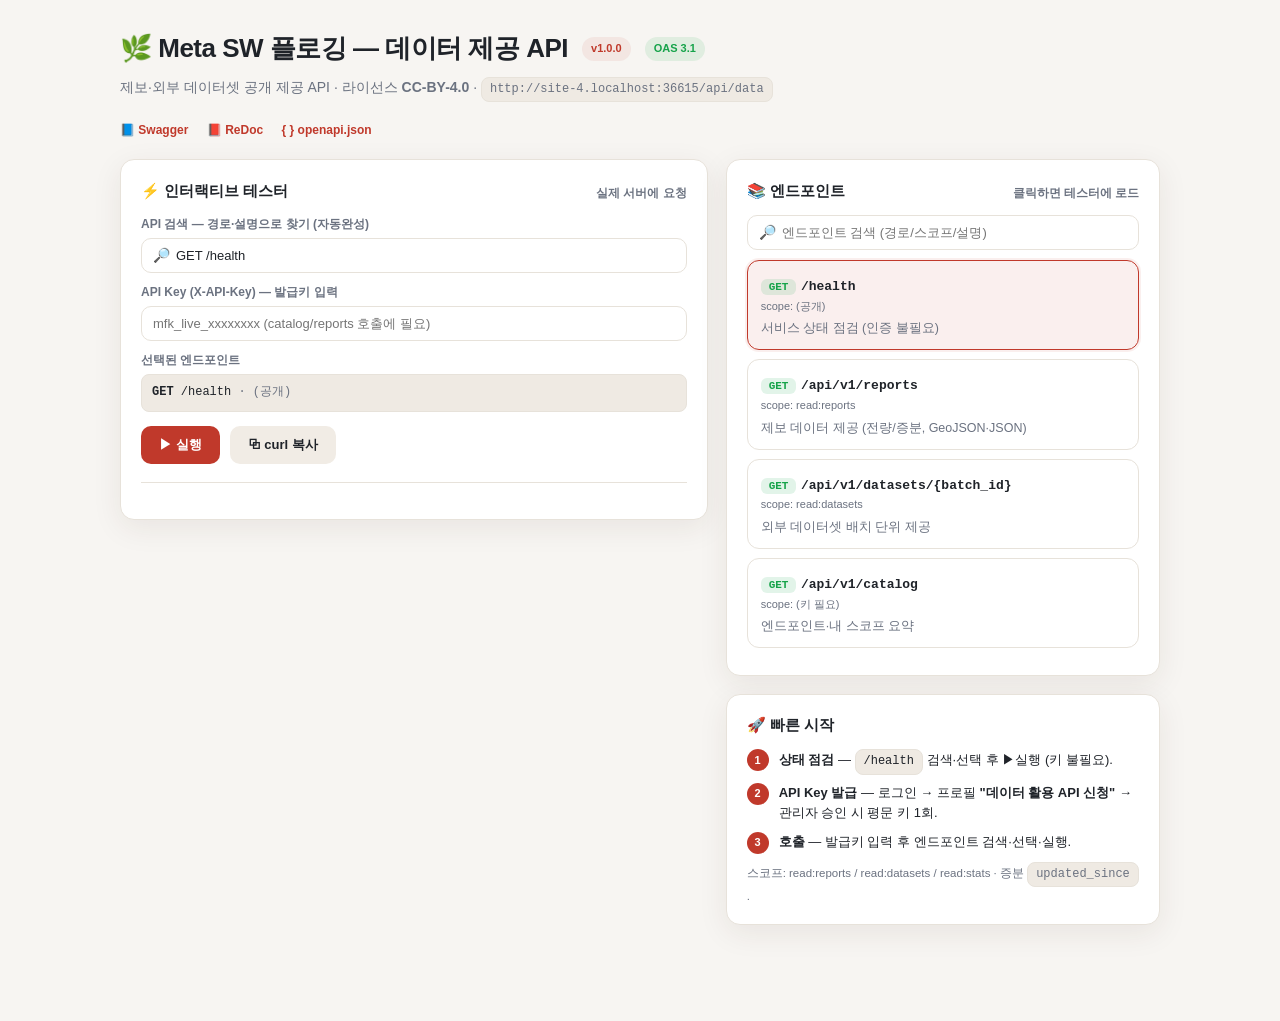
==== platform/apps/web/api-console.html @ 2e19d7d6 "기능: v0.2.0 메타플로우 코드 포팅" ====
<!DOCTYPE html>
<html lang="ko">
<head>
<meta charset="UTF-8">
<meta name="viewport" content="width=device-width, initial-scale=1.0">
<title>Meta SW 플로깅 — 데이터 제공 API 콘솔</title>
<style>
  :root{
    --bg:#f7f5f2; --card:#ffffff; --ink:#1f2329; --muted:#6b7280; --line:#e7e2da;
    --accent:#c0392b; --accent-2:#e74c3c; --accent-bg:rgba(192,57,43,.08);
    --ok:#16a34a; --warn:#d97706; --err:#dc2626; --code-bg:#0f172a; --code-ink:#e2e8f0;
    --radius:14px; --shadow:0 8px 30px rgba(60,40,30,.08);
  }
  *{box-sizing:border-box}
  body{margin:0;background:var(--bg);color:var(--ink);font-family:-apple-system,BlinkMacSystemFont,"Segoe UI","Noto Sans KR",sans-serif;line-height:1.6}
  a{color:var(--accent);text-decoration:none}a:hover{text-decoration:underline}
  .wrap{max-width:1080px;margin:0 auto;padding:28px 20px 80px}
  header.hero{display:flex;align-items:center;gap:14px;flex-wrap:wrap;margin-bottom:6px}
  header.hero h1{font-size:26px;font-weight:800;margin:0;letter-spacing:-.5px}
  .badge{font-size:11px;font-weight:700;padding:3px 9px;border-radius:999px;background:var(--accent-bg);color:var(--accent)}
  .badge.green{background:rgba(22,163,74,.1);color:var(--ok)}
  .sub{color:var(--muted);font-size:14px;margin:2px 0 14px}
  .pill{display:inline-block;font-family:ui-monospace,Menlo,monospace;font-size:12px;background:#efeae3;border:1px solid var(--line);border-radius:8px;padding:2px 8px}
  .grid{display:grid;grid-template-columns:1.15fr .85fr;gap:18px;align-items:start}
  @media(max-width:820px){.grid{grid-template-columns:1fr}}
  .card{background:var(--card);border:1px solid var(--line);border-radius:var(--radius);box-shadow:var(--shadow);padding:18px 20px;margin-bottom:18px}
  .card h2{font-size:15px;font-weight:800;margin:0 0 12px;display:flex;align-items:center;gap:8px}
  label{display:block;font-size:12px;font-weight:600;color:var(--muted);margin:10px 0 4px}
  input,select,textarea{width:100%;font-size:13px;padding:9px 11px;border:1px solid var(--line);border-radius:10px;background:#fff;color:var(--ink);outline:none;font-family:inherit;transition:border .15s,box-shadow .15s}
  input:focus,select:focus,textarea:focus{border-color:var(--accent);box-shadow:0 0 0 3px var(--accent-bg)}
  .row{display:flex;gap:10px;flex-wrap:wrap}.row>div{flex:1;min-width:120px}
  .btn{display:inline-flex;align-items:center;gap:6px;border:none;border-radius:10px;padding:10px 18px;font-size:13px;font-weight:700;cursor:pointer;transition:all .15s}
  .btn.run{background:var(--accent);color:#fff}.btn.run:hover{background:var(--accent-2);transform:translateY(-1px)}
  .btn.run:disabled{opacity:.6;cursor:wait}
  .btn.ghost{background:#f1ece5;color:var(--ink)}
  .meth{font-family:ui-monospace,monospace;font-size:11px;font-weight:800;padding:2px 8px;border-radius:6px;background:rgba(22,163,74,.12);color:var(--ok)}
  pre{background:var(--code-bg);color:var(--code-ink);border-radius:12px;padding:14px 16px;overflow:auto;font-size:12.5px;font-family:ui-monospace,Menlo,monospace;margin:8px 0;line-height:1.55}
  .resp-meta{display:flex;gap:10px;align-items:center;font-size:12px;margin-bottom:6px;flex-wrap:wrap}
  .dot{font-weight:800}.dot.ok{color:var(--ok)}.dot.err{color:var(--err)}
  .ep{border:1px solid var(--line);border-radius:12px;padding:11px 13px;margin-bottom:9px;cursor:pointer;transition:all .15s}
  .ep:hover{border-color:var(--accent);background:var(--accent-bg)}
  .ep.active{border-color:var(--accent);background:var(--accent-bg);box-shadow:0 0 0 2px var(--accent-bg)}
  .ep .path{font-family:ui-monospace,monospace;font-size:13px;font-weight:700}
  .ep .scope{font-size:11px;color:var(--muted)}.ep .desc{font-size:12.5px;color:var(--muted);margin-top:3px}
  .ep mark{background:#fde68a;color:inherit;border-radius:3px;padding:0 1px}
  .step{display:flex;gap:10px;margin-bottom:8px;font-size:13px}
  .step .n{flex:0 0 22px;height:22px;border-radius:50%;background:var(--accent);color:#fff;font-size:11px;font-weight:800;display:flex;align-items:center;justify-content:center}
  .hint{font-size:11.5px;color:var(--muted);margin-top:6px}
  .links a{display:inline-block;font-size:12px;font-weight:600;margin-right:14px}
  hr{border:none;border-top:1px solid var(--line);margin:18px 0}
  .search{position:relative}
  .search .ico{position:absolute;left:12px;top:50%;transform:translateY(-50%);color:var(--muted);font-size:14px;pointer-events:none}
  .search input{padding-left:34px}
  .empty{font-size:12px;color:var(--muted);padding:8px 2px}
</style>
</head>
<body>
<div class="wrap">
  <header class="hero">
    <h1>🌿 Meta SW 플로깅 — 데이터 제공 API</h1>
    <span class="badge">v1.0.0</span><span class="badge green">OAS 3.1</span>
  </header>
  <div class="sub">제보·외부 데이터셋 공개 제공 API · 라이선스 <b>CC-BY-4.0</b> · <span id="baseUrl" class="pill"></span></div>
  <div class="links" style="margin-bottom:18px">
    <a id="lnk-swagger" target="_blank">📘 Swagger</a>
    <a id="lnk-redoc" target="_blank">📕 ReDoc</a>
    <a id="lnk-openapi" target="_blank">{ } openapi.json</a>
  </div>

  <div class="grid">
    <!-- 좌: 인터랙티브 테스터 -->
    <div>
      <div class="card">
        <h2>⚡ 인터랙티브 테스터 <span class="hint" style="margin-left:auto">실제 서버에 요청</span></h2>

        <label>API 검색 — 경로·설명으로 찾기 (자동완성)</label>
        <div class="search">
          <span class="ico">🔎</span>
          <input id="epSearch" list="epList" placeholder="예: reports, datasets, catalog, 제보, 통계…"
                 autocomplete="off" oninput="onEpSearch()">
          <datalist id="epList"></datalist>
        </div>

        <label>API Key (X-API-Key) — 발급키 입력</label>
        <input id="apikey" placeholder="mfk_live_xxxxxxxx (catalog/reports 호출에 필요)" autocomplete="off">

        <div id="params"></div>

        <div style="display:flex;gap:10px;margin-top:14px">
          <button class="btn run" id="runBtn" onclick="runRequest()">▶ 실행</button>
          <button class="btn ghost" onclick="copyCurl()">⧉ curl 복사</button>
        </div>
        <hr>
        <div class="resp-meta" id="respMeta" style="display:none"></div>
        <pre id="curlOut" style="display:none"></pre>
        <pre id="respOut" style="display:none"></pre>
      </div>
    </div>

    <!-- 우: 검색 가능한 엔드포인트 목록 + 빠른시작 -->
    <div>
      <div class="card">
        <h2>📚 엔드포인트 <span class="hint" style="margin-left:auto">클릭하면 테스터에 로드</span></h2>
        <div class="search" style="margin-bottom:10px">
          <span class="ico">🔎</span>
          <input id="refSearch" placeholder="엔드포인트 검색 (경로/스코프/설명)" autocomplete="off" oninput="renderRef()">
        </div>
        <div id="epRef"></div>
      </div>
      <div class="card">
        <h2>🚀 빠른 시작</h2>
        <div class="step"><div class="n">1</div><div><b>상태 점검</b> — <span class="pill">/health</span> 검색·선택 후 ▶실행 (키 불필요).</div></div>
        <div class="step"><div class="n">2</div><div><b>API Key 발급</b> — 로그인 → 프로필 <b>"데이터 활용 API 신청"</b> → 관리자 승인 시 평문 키 1회.</div></div>
        <div class="step"><div class="n">3</div><div><b>호출</b> — 발급키 입력 후 엔드포인트 검색·선택·실행.</div></div>
        <div class="hint">스코프: read:reports / read:datasets / read:stats · 증분 <span class="pill">updated_since</span>.</div>
      </div>
    </div>
  </div>
</div>

<script>
const API_BASE = location.origin + '/api/data';
document.getElementById('baseUrl').textContent = API_BASE;
document.getElementById('lnk-swagger').href = API_BASE + '/docs';
document.getElementById('lnk-redoc').href = API_BASE + '/redoc';
document.getElementById('lnk-openapi').href = API_BASE + '/openapi.json';

// 자동완성 후보
const ZONES = [['KU_CAMPUS','군산대학교'],['EUNPA','은파유원지'],['SAEMANGEUM','새만금'],['GEUMGANG','금강하구둑']];
const BATCHES = ['2026-06-01-di-full','2026-06-01-di-verify10'];

const ENDPOINTS = [
  {id:'health', method:'GET', path:'/health', scope:'(공개)', desc:'서비스 상태 점검 (인증 불필요)', kw:'상태 헬스 health 점검', params:[]},
  {id:'reports', method:'GET', path:'/api/v1/reports', scope:'read:reports',
   desc:'제보 데이터 제공 (전량/증분, GeoJSON·JSON)', kw:'제보 reports 데이터 geojson 증분', params:[
     {name:'format', kind:'select', opts:['geojson','json'], def:'geojson'},
     {name:'zone', kind:'auto', list:'dl-zone', ph:'구역 키 (자동완성)'},
     {name:'bbox', kind:'text', ph:'minLon,minLat,maxLon,maxLat'},
     {name:'updated_since', kind:'text', ph:'2026-06-01T00:00:00 (증분)'},
     {name:'size', kind:'number', def:'20'},
   ]},
  {id:'datasets', method:'GET', path:'/api/v1/datasets/{batch_id}', scope:'read:datasets',
   desc:'외부 데이터셋 배치 단위 제공', kw:'데이터셋 datasets 배치 batch', pathParams:[{name:'batch_id', list:'dl-batch', ph:'배치 ID (자동완성)'}], params:[
     {name:'format', kind:'select', opts:['geojson','json'], def:'geojson'},
   ]},
  {id:'catalog', method:'GET', path:'/api/v1/catalog', scope:'(키 필요)',
   desc:'엔드포인트·내 스코프 요약', kw:'카탈로그 catalog 목록 스코프', params:[]},
];
let CUR = ENDPOINTS[0];

// datalist (자동완성 소스) 주입
document.body.insertAdjacentHTML('beforeend',
  `<datalist id="dl-zone">${ZONES.map(z=>`<option value="${z[0]}">${z[1]}</option>`).join('')}</datalist>
   <datalist id="dl-batch">${BATCHES.map(b=>`<option value="${b}">`).join('')}</datalist>`);

// 엔드포인트 검색 datalist
document.getElementById('epList').innerHTML =
  ENDPOINTS.map(e=>`<option value="${e.method} ${e.path}">${e.desc}</option>`).join('');

function onEpSearch(){
  const v = document.getElementById('epSearch').value.trim().toLowerCase();
  // 정확/부분 매칭 → 첫 매칭 선택
  let hit = ENDPOINTS.find(e => (e.method+' '+e.path).toLowerCase() === v);
  if(!hit) hit = ENDPOINTS.find(e => (e.path+' '+e.kw+' '+e.desc).toLowerCase().includes(v));
  if(hit && hit.id !== CUR.id) selectEndpoint(hit.id, false);
  // 우측 목록도 같은 검색어로 필터
  document.getElementById('refSearch').value = document.getElementById('epSearch').value;
  renderRef();
}

function selectEndpoint(id, syncSearch=true){
  CUR = ENDPOINTS.find(e=>e.id===id) || ENDPOINTS[0];
  if(syncSearch){ document.getElementById('epSearch').value = `${CUR.method} ${CUR.path}`; }
  renderParams(); renderRef();
}

function renderParams(){
  const e = CUR; let html = `<label>선택된 엔드포인트</label>
    <div class="pill" style="display:block;padding:8px 10px"><b>${e.method}</b> ${e.path} <span style="color:var(--muted)">· ${e.scope}</span></div>`;
  (e.pathParams||[]).forEach(p=>{
    html += `<label>${p.name} <span style="color:var(--accent)">*경로</span></label>
      <input data-path="${p.name}" list="${p.list||''}" placeholder="${p.ph||''}" autocomplete="off">`;
  });
  if(e.params.length){
    html += '<label>쿼리 파라미터</label><div class="row">';
    e.params.forEach(p=>{
      if(p.kind==='select')
        html += `<div><div class="hint">${p.name}</div><select data-q="${p.name}">${p.opts.map(o=>`<option ${o===p.def?'selected':''}>${o}</option>`).join('')}</select></div>`;
      else
        html += `<div><div class="hint">${p.name}</div><input data-q="${p.name}" ${p.kind==='auto'?`list="${p.list}"`:''} type="${p.kind==='number'?'number':'text'}" value="${p.def||''}" placeholder="${p.ph||''}" autocomplete="off"></div>`;
    });
    html += '</div>';
  }
  document.getElementById('params').innerHTML = html;
}

function hl(text, q){ if(!q) return text; try{ return text.replace(new RegExp('('+q.replace(/[.*+?^${}()|[\]\\]/g,'\\$&')+')','ig'),'<mark>$1</mark>'); }catch(e){ return text; } }
function renderRef(){
  const q = document.getElementById('refSearch').value.trim().toLowerCase();
  const list = ENDPOINTS.filter(e => !q || (e.path+' '+e.scope+' '+e.kw+' '+e.desc).toLowerCase().includes(q));
  const el = document.getElementById('epRef');
  if(!list.length){ el.innerHTML = '<div class="empty">검색 결과 없음</div>'; return; }
  el.innerHTML = list.map(e=>`<div class="ep ${e.id===CUR.id?'active':''}" onclick="selectEndpoint('${e.id}')">
    <div><span class="meth">${e.method}</span> <span class="path">${hl(e.path,q)}</span></div>
    <div class="scope">scope: ${e.scope}</div><div class="desc">${hl(e.desc,q)}</div></div>`).join('');
}

function buildUrl(){
  const e = CUR; let path = e.path;
  document.querySelectorAll('[data-path]').forEach(i=> path = path.replace('{'+i.dataset.path+'}', encodeURIComponent(i.value||'')));
  const qs = [];
  document.querySelectorAll('[data-q]').forEach(i=>{ if(i.value!=='') qs.push(`${i.dataset.q}=${encodeURIComponent(i.value)}`); });
  return API_BASE + path + (qs.length?('?'+qs.join('&')):'');
}
function buildCurl(){
  const e = CUR, url = buildUrl(), key = document.getElementById('apikey').value.trim();
  return `curl ${e.id!=='health'&&key?`-H "X-API-Key: ${key}" `:''}"${url}"`;
}
function copyCurl(){ const c=buildCurl(); navigator.clipboard?.writeText(c); const el=document.getElementById('curlOut'); el.style.display='block'; el.textContent=c; }

async function runRequest(){
  const e = CUR, url = buildUrl(), key = document.getElementById('apikey').value.trim();
  const btn=document.getElementById('runBtn'); btn.disabled=true; btn.textContent='요청 중...';
  const meta=document.getElementById('respMeta'), out=document.getElementById('respOut'), curlEl=document.getElementById('curlOut');
  curlEl.style.display='block'; curlEl.textContent=buildCurl();
  const t0=performance.now();
  try{
    const headers={}; if(e.id!=='health' && key) headers['X-API-Key']=key;
    const r=await fetch(url,{headers});
    const ms=Math.round(performance.now()-t0);
    const ct=r.headers.get('content-type')||'';
    const body = ct.includes('json') ? JSON.stringify(await r.json(),null,2) : await r.text();
    meta.style.display='flex';
    meta.innerHTML=`<span class="dot ${r.ok?'ok':'err'}">●</span> <b>HTTP ${r.status}</b> <span style="color:var(--muted)">${r.statusText||''}</span> <span class="pill">${ms} ms</span> <span class="pill">${(body.length/1024).toFixed(1)} KB</span>`;
    out.style.display='block'; out.textContent = body.length>20000 ? body.slice(0,20000)+'\n… (생략)' : body;
  }catch(err){
    meta.style.display='flex'; meta.innerHTML=`<span class="dot err">●</span> <b>요청 실패</b> <span style="color:var(--muted)">${err.message}</span>`;
    out.style.display='block'; out.textContent='네트워크 오류 또는 CORS 차단. 키/엔드포인트를 확인하세요.';
  }finally{ btn.disabled=false; btn.textContent='▶ 실행'; }
}

// 초기 렌더
selectEndpoint('health');
</script>
</body>
</html>
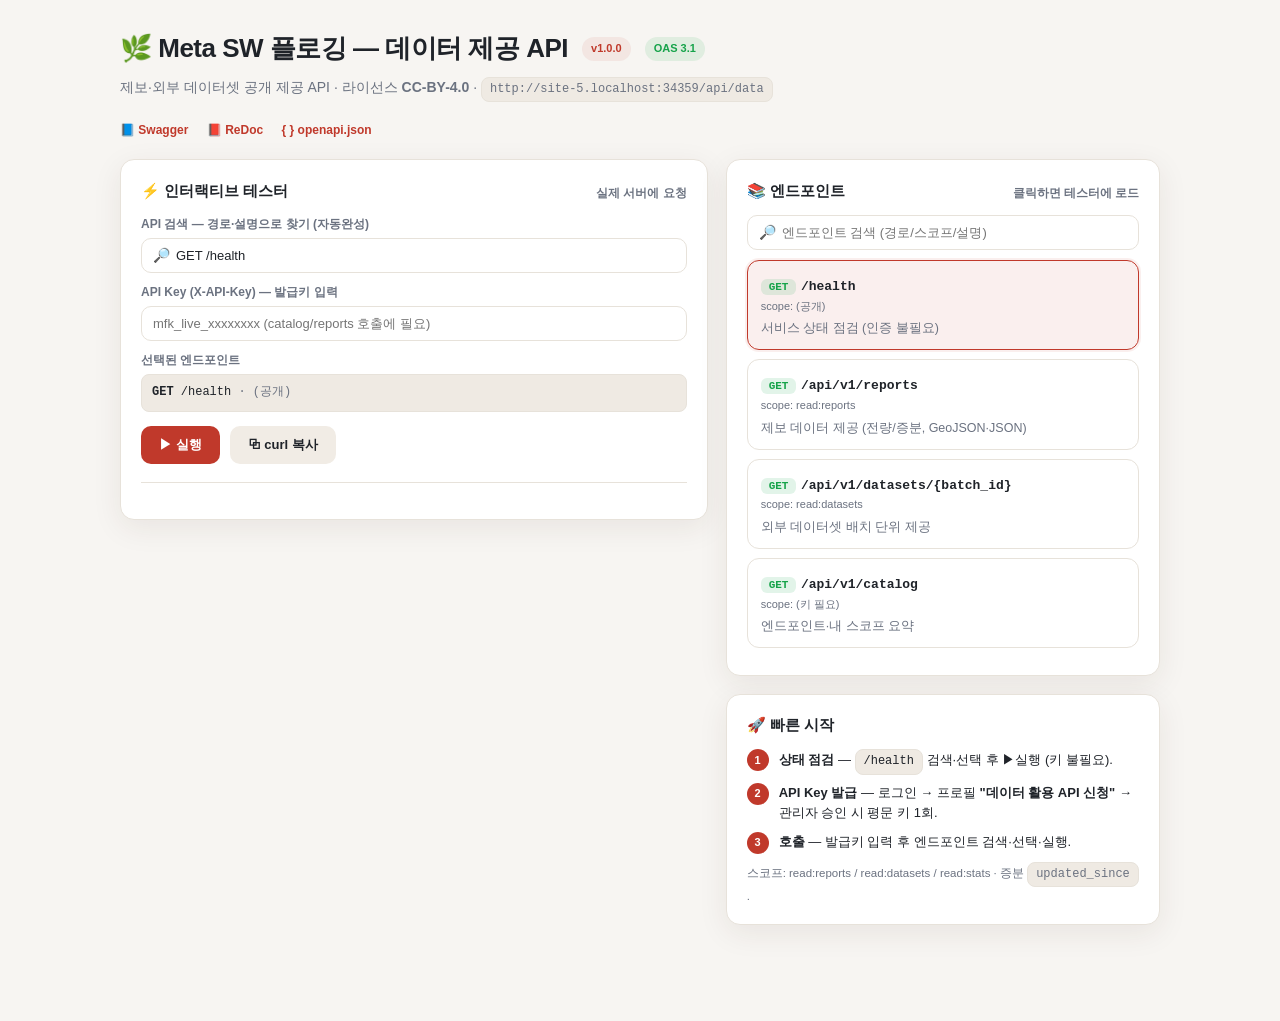
==== commit e6818d5b: "기능: 데이터 제공 API 입력 조건 고도화" ====
--- a/platform/apps/web/api-console.html
+++ b/platform/apps/web/api-console.html
@@ -132,16 +132,24 @@
 const ENDPOINTS = [
   {id:'health', method:'GET', path:'/health', scope:'(공개)', desc:'서비스 상태 점검 (인증 불필요)', kw:'상태 헬스 health 점검', params:[]},
   {id:'reports', method:'GET', path:'/api/v1/reports', scope:'read:reports',
-   desc:'제보 데이터 제공 (전량/증분, GeoJSON·JSON)', kw:'제보 reports 데이터 geojson 증분', params:[
+   desc:'제보 데이터 제공 (전량/증분, GeoJSON·JSON)', kw:'제보 reports 데이터 geojson 증분 사진 위치 크기', params:[
      {name:'format', kind:'select', opts:['geojson','json'], def:'geojson'},
      {name:'zone', kind:'auto', list:'dl-zone', ph:'구역 키 (자동완성)'},
      {name:'bbox', kind:'text', ph:'minLon,minLat,maxLon,maxLat'},
      {name:'updated_since', kind:'text', ph:'2026-06-01T00:00:00 (증분)'},
+     {name:'trash_type', kind:'text', ph:'plastic, paper, vinyl...'},
+     {name:'trash_size', kind:'select', opts:['','small','medium','large'], def:''},
+     {name:'handling', kind:'select', opts:['','normal','recycle','bulk'], def:''},
+     {name:'has_image', kind:'select', opts:['','true','false'], def:''},
+     {name:'has_location', kind:'select', opts:['','true','false'], def:''},
+     {name:'source', kind:'select', opts:['','sns','external_di'], def:''},
+     {name:'include_items', kind:'select', opts:['true','false'], def:'true'},
      {name:'size', kind:'number', def:'20'},
    ]},
   {id:'datasets', method:'GET', path:'/api/v1/datasets/{batch_id}', scope:'read:datasets',
-   desc:'외부 데이터셋 배치 단위 제공', kw:'데이터셋 datasets 배치 batch', pathParams:[{name:'batch_id', list:'dl-batch', ph:'배치 ID (자동완성)'}], params:[
+   desc:'외부 데이터셋 배치 단위 제공', kw:'데이터셋 datasets 배치 batch 사진 위치 크기', pathParams:[{name:'batch_id', list:'dl-batch', ph:'배치 ID (자동완성)'}], params:[
      {name:'format', kind:'select', opts:['geojson','json'], def:'geojson'},
+     {name:'include_items', kind:'select', opts:['true','false'], def:'true'},
    ]},
   {id:'catalog', method:'GET', path:'/api/v1/catalog', scope:'(키 필요)',
    desc:'엔드포인트·내 스코프 요약', kw:'카탈로그 catalog 목록 스코프', params:[]},
